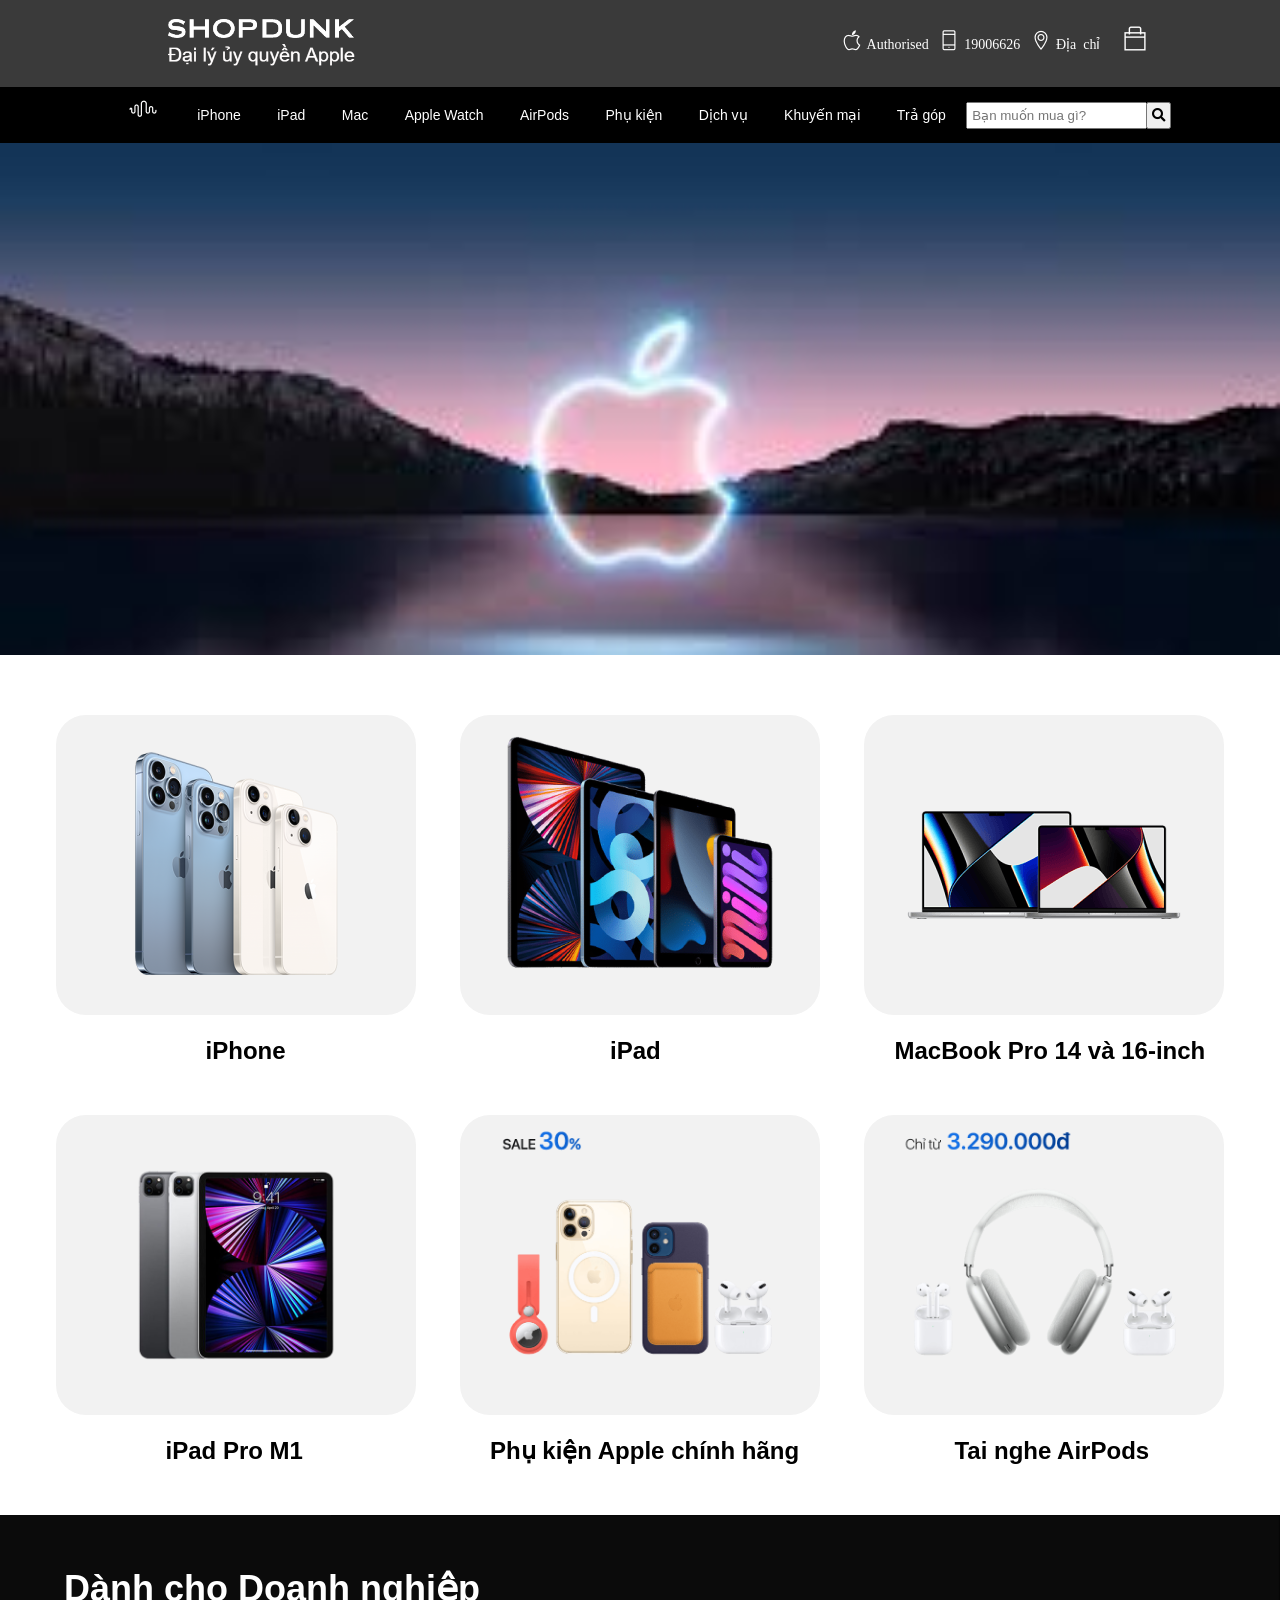
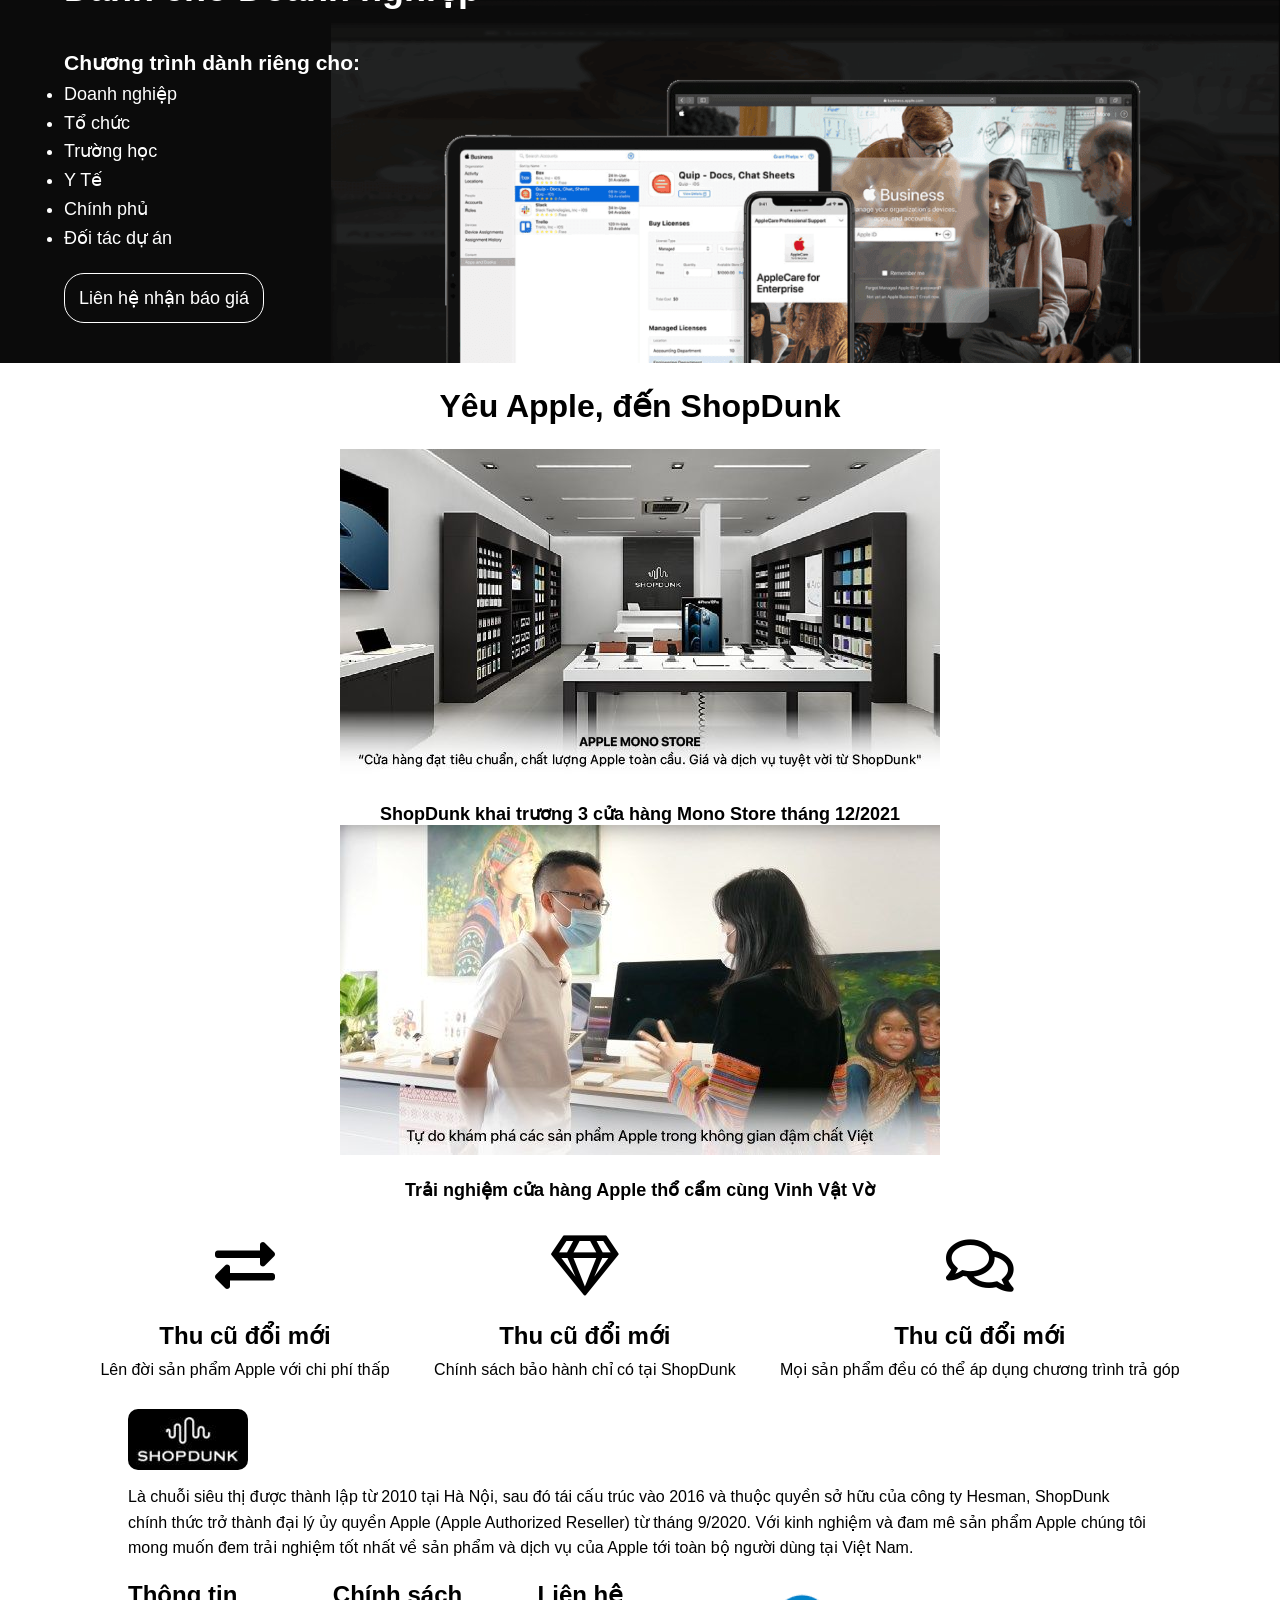
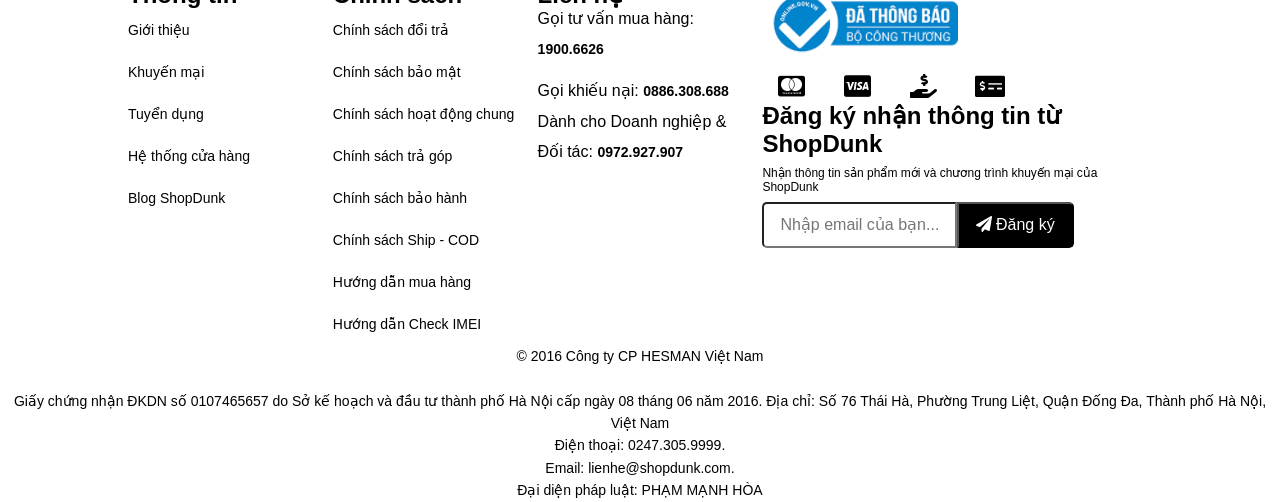
==== index.html @ a4a7032c "push" ====
<!DOCTYPE html>
<html lang="en">
<head>
    <meta charset="UTF-8">
    <meta http-equiv="X-UA-Compatible" content="IE=edge">
    <meta name="viewport" content="width=device-width, initial-scale=1.0">
    <title>Document</title>
    <link rel="stylesheet" href="./style.css">
    <link rel="stylesheet" href="./themify-icons/themify-icons.css">
    <link rel="stylesheet" href="./fontawesome-free-5.15.4-web/css/all.css">
</head>
<body>
    <div id="main">
        <div id="header">
            <div class="logo-left">
                <a href="#"><img class="logo-1" src="./261324070_4347523358690584_3346044899357033616_n.png" alt="Logo_ShopDunk"></a>
            </div>
            <div class="logo-right">
                <i class="ti-apple"><a href="#">Authorised</a></i>
                <i class="ti-mobile"><a href="">19006626</a></i>
                <i class="ti-location-pin"><a href="">Địa chỉ</a></i>
                <a href="#"><i class="ti-bag js" style="font-size: 24px; margin-left: 12px;">
                </i></a>
            </div>
            <div class="clear"></div>   
        <ul class="nav" id="nav-bar">
                <li><a href="#"><img src="./263526478_596871234858714_4622490846793397128_n.png" alt=""></a></li>
                <li><a href="./iPhone.html">iPhone</a>
                    <ul class="nav-iPhone">
                        <li><a href="#">iPhone 13 Pro Max</a></li>
                        <li><a href="#">iPhone 13 Pro</a></li>
                        <li><a href="#">iPhone 13</a></li>
                        <li><a href="#">iPhone 13 mini</a></li>
                        <li><a href="#">iPhone 12 Pro Max</a></li>
                        <li><a href="#">iPhone 12 Pro</a></li>
                        <li><a href="#">iPhone 12</a></li>
                        <li><a href="#">iPhone 12 mini</a></li>
                        <li><a href="#">iPhone 11</a></li>
                        <li><a href="#">iPhone XR</a></li>
                        <li><a href="#">iPhone SE 2020</a></li>
                    </ul>
                </li>
                <li><a href="./iPad.html">iPad</a>
                <ul class="nav-iPhone">
                    <li><a href="#">iPad gen 9(2021)</a></li>
                    <li><a href="#">iPad mini 6(2021)</a></li>
                    <li><a href="#">iPad Pro 11 inch(M1,2021)</a></li>
                    <li><a href="#">iPad Pro 12,9 inch(M1,2021)</a></li>
                    <li><a href="#">iPad Air 4</a></li>
                    <li><a href="#">iPad Pro 2020</a></li>
                </ul>
                </li>
                <li><a href="./MacBook.html">Mac</a>
                <ul class="nav-iPhone">
                    <li><a href="">MacBook Pro 16-inch</a></li>
                    <li><a href="">MacBook Pro 14-inch</a></li>
                    <li><a href="">iMac M1 2021 24inch</a></li>
                    <li><a href="">iMac 2020</a></li>
                    <li><a href="">MacBook Air M1 2020</a></li>
                    <li><a href="">MacBook Pro M1 2020</a></li>
                    <li><a href="">Mac mini M1</a></li>
                </ul>
                </li>
                <li><a href="./AppleWatch.html">Apple Watch</a>
                <ul class="nav-iPhone">
                    <li><a href="">Apple Watch Series 7 Nhôm</a></li>
                    <li><a href="">Apple Watch Series 7 Thép</a></li>
                    <li><a href="">Apple Watch Series 6 Nhôm</a></li>
                    <li><a href="">Apple Watch Series 6 Thép</a></li>
                    <li><a href="">Apple Watch SE</a></li>
                    <li><a href="">Apple Watch Series 5 Nike</a></li>
                    <li><a href="">Apple Watch Series 5</a></li>
                    <li><a href="">Apple Watch Series 3</a></li>
                </ul>
                </li>
                <li><a href="./AirPod.html">AirPods</a>
                <ul class="nav-iPhone">
                    <li><a href="">AirPods(gen 3)</a></li>
                    <li><a href="">AirPods Max</a></li>
                    <li><a href="">AirPods Pro(2021)</a></li>
                    <li><a href="">AirPods Pro</a></li>
                    <li><a href="">AirPods 2</a></li>
                </ul>
                </li>
                <li><a href="./phuKien.html">Phụ kiện</a>
                <ul class="nav-iPhone">
                    <li><a href="">Đồng hồ Garmin</a></li>
                    <li><a href="">Apple TV</a></li>
                    <li><a href="">Apple AirTag</a></li>
                    <li><a href="">Beats</a></li>
                    <li><a href="">Tai nghe- loa</a></li>
                    <li><a href="">Phụ kiện cao cấp</a></li>
                    <li><a href="">Phụ kiện iPhone chính hãng</a></li>
                    <li><a href="">Phụ kiện iPad chính hãng</a></li>
                    <li><a href="">Phụ kiện MacBook chính hãng</a></li>
                    <li><a href="">Phụ kiện Apple Watch chính hãng</a></li>
                </ul>
                </li>
                <li><a href="./DichVu.html">Dịch vụ</a>
                <ul class="nav-iPhone">
                    <li><a href="">AppleCare- Bảo hành chính hãng</a></li>
                    <li><a href="">Apple School Manager</a></li>
                    <li><a href="">Apple Business Manager</a></li>
                    <li><a href="">Bảo hành kim cương</a></li>
                    <li><a href="">Microsoft Office bản quyền</a></li>
                </ul>
                </li>
                <li><a href="">Khuyến mại</a>
                    <ul class="nav-iPhone">
                        <li><a href="">Black Friday</a></li>
                        <li><a href="">Back to School 2021</a></li>
                        <li><a href="">iMac bản đặc biệt</a></li>
                        <li><a href="">Ưu đãi VietinBank</a></li>
                        <li><a href="">Mua hàng từ xa</a></li>
                        <li><a href="">Dọn hàng xả kho</a></li>
                        <li><a href="">Bán hàng không lợi nhuận</a></li>                       
                    </ul>
                </li>
                <li><a href="">Trả góp</a></li>
                <li><input type="text" name="" id="search" placeholder="Bạn muốn mua gì?"><button type="submit" id="search-btn"><i class="fas fa-search"></i></button></li>
            </ul>
    
        </div>
        <div id="content" class="slideShow">
            
        </div>
        <div id="content_1" class="slideShow">

        </div>
        <div id="content_2" class="slideShow">

        </div>
        
        <div id="list-sanPham">
            <div class="sanPham">
                <a href="./iPhone.html"><img src="./iPhone.png" alt="iPhone" class="sanPham-img"></a>
                <a href="./iPhone.html" class="text-sanPham">iPhone</a>
            </div>
            <div class="sanPham">
                <a href="./iPad.html"><img src="./iPad.png" alt="iPad" class="sanPham-img"></a>
                <a href="./iPad.html" class="text-sanPham">iPad</a>
            </div>
            <div class="sanPham">
                <a href="./MacBook.html"><img src="./Mac.png" alt="MacBook" class="sanPham-img"></a>
                <a href="./MacBook.html" class="text-sanPham"  style="left: 30px;">MacBook Pro 14 và 16-inch</a>
            </div>
            <div class="clear"></div>
            <div class="sanPham">
                <a href="./iPad.html"><img src="./iPadPro.png" alt="iPadPro" class="sanPham-km-img"></a>
                <a href="./iPad.html" class="text-sanPham" style="left: 110px;">iPad Pro M1</a>
            </div>
            <div class="sanPham">
                <a href="./phuKien.html"><img src="./phuKien.png" alt="phuKien" class="sanPham-km-img"></a>
                <a href="./style_phuKien.css" class="text-sanPham" style="left: 30px;">Phụ kiện Apple chính hãng</a>
            </div>
            <div class="sanPham">
                <a href="./AirPod.html"><img src="./AirPods.png" alt="AirPods" class="sanPham-km-img"></a>
                <a href="./AirPod.html" class="text-sanPham" style="left: 90px;">Tai nghe AirPods</a>
            </div>
            <div class="clear"></div>
        </div>
        <div id="slider">
            <div class="text-slider">
                <h1>Dành cho Doanh nghiệp</h1><br>
                <h3>Chương trình dành riêng cho:</h3>
                <ul>
                    <li>Doanh nghiệp</li>
                    <li>Tổ chức</li>
                    <li>Trường học</li>
                    <li>Y Tế</li>
                    <li>Chính phủ</li>
                    <li>Đối tác dự án</li>
                </ul>
                <a href="" class="btn-lh">Liên hệ nhận báo giá</a>                
            </div>  
            <!-- <div class="clear"></div>           -->
        </div>
        <div id="news">
            <h1>Yêu Apple, đến ShopDunk</h1>
            <div class="list-news">
                <a href=""><img src="./Ảnh-1.jpeg" alt=""></a>
              <p class="text-news">ShopDunk khai trương 3 cửa hàng Mono Store tháng 12/2021</p>
            </div>
            <div class="list-news">
                <a href=""><img src="./Ảnh-2.jpeg" alt=""></a>
               <p class="text-news">Trải nghiệm cửa hàng Apple thổ cẩm cùng Vinh Vật Vờ </p>
            </div>
        </div>
        <div id="feature">
            <div class="feature-n">                
                <a href=""><i class="fas fa-exchange-alt"></i></a>
                <a href="#" class="text-feature">Thu cũ đổi mới</a>
                <p class="sub-feature">Lên đời sản phẩm Apple với chi phí thấp </p>
            </div>
            <div class="feature-n">                
                <a href=""><i class="far fa-gem"></i></a>
                <a href="#" class="text-feature">Thu cũ đổi mới</a>
                <p class="sub-feature">Chính sách bảo hành chỉ có tại ShopDunk</p>
            </div>
            <div class="feature-n">                
                <a href=""><i class="far fa-comments"></i></a>
                <a href="#" class="text-feature">Thu cũ đổi mới</a>
                <p class="sub-feature">Mọi sản phẩm đều có thể áp dụng chương trình trả góp </p>
            </div>
            <div class="clear"></div>
        </div>
        <div id="introduce">
            <img src="./logo-black-p9zi6fzjztstkzq7o44ox4rx3byzw3ztdhy6dfyb8i.jpeg" alt="logo" class="intro-img">
            <p class="text-intro">Là chuỗi siêu thị được thành lập từ 2010 tại Hà Nội, sau đó tái cấu trúc vào 2016 và thuộc quyền sở hữu của công ty Hesman, ShopDunk chính thức trở thành đại lý ủy quyền Apple (Apple Authorized Reseller) từ tháng 9/2020. Với kinh nghiệm và đam mê sản phẩm Apple chúng tôi mong muốn đem trải nghiệm tốt nhất về sản phẩm và dịch vụ của Apple tới toàn bộ người dùng tại Việt Nam.</p>
        </div>
        <div id="service">
            <div class="text-service">
                <p>Thông tin</p>
                <ul>
                    <li><a href="">Giới thiệu</a></li>
                    <li><a href="">Khuyến mại</a></li>
                    <li><a href="">Tuyển dụng</a></li>
                    <li><a href="">Hệ thống cửa hàng</a></li>
                    <li><a href="">Blog ShopDunk</a></li>
                </ul>
            </div>
            <div class="text-service">
                <p>Chính sách</p>
                <ul>
                    <li><a href="">Chính sách đổi trả</a></li>
                    <li><a href="">Chính sách bảo mật</a></li>
                    <li><a href="">Chính sách hoạt động chung</a></li>
                    <li><a href="">Chính sách trả góp</a></li>
                    <li><a href="">Chính sách bảo hành</a></li>
                    <li><a href="">Chính sách Ship - COD</a></li>
                    <li><a href="">Hướng dẫn mua hàng</a></li>
                    <li><a href="">Hướng dẫn Check IMEI</a></li>
                </ul>
            </div>
            <div class="text-service">
                <p>Liên hệ</p>
                <ul>
                    <li>Gọi tư vấn mua hàng: <a href="" style="font-weight: bold;">1900.6626</a></li>
                    <li>Gọi khiếu nại: <a href="" style="font-weight: bold;">0886.308.688</a></li>
                    <li>Dành cho Doanh nghiệp & Đối tác: <a href="" style="font-weight: bold;">0972.927.907</a></li>
                    
                </ul>
            </div>
            <div class="register-service">
                <a href=""><img src="./bocongthuong@2x-paqabmyksq4df3tgvdpemfeznx0o7oq3w3pneorlci.png" alt="Bo Cong Thuong"></a>
                <div class="register-icons">
                    <i class="fab fa-cc-mastercard"></i>
                    <i class="fab fa-cc-visa"></i>
                    <i class="fas fa-hand-holding-usd"></i>
                    <i class="fas fa-money-check-alt"></i>
                </div>
                <h2>Đăng ký nhận thông tin từ ShopDunk</h2>
                <p style="font-size: 12px; margin: 8px 0px;">Nhận thông tin sản phẩm mới và chương trình khuyến mại của ShopDunk</p>
                <input type="email" name="" id="" class="register-email" placeholder="Nhập email của bạn...">
                <button type="submit" class="register-btn"><i class="fas fa-paper-plane"></i> Đăng ký</button>
            </div>
            <div class="clear"></div>
        </div>
        <div id="footer">
            <p>© 2016 Công ty CP HESMAN Việt Nam<br><br>Giấy chứng nhận ĐKDN số 0107465657 do Sở kế hoạch và đầu tư thành phố Hà Nội cấp ngày 08 tháng 06 năm 2016. Địa chỉ: Số 76 Thái Hà, Phường Trung Liệt, Quận Đống Đa, Thành phố Hà Nội, Việt Nam
            <br>Điện thoại: 0247.305.9999. <br>Email: lienhe@shopdunk.com. <br>Đại diện pháp luật: PHẠM MẠNH HÒA</p>
        </div>
    </div>
    <script>
        window.onscroll = function() {myFunction()};
        var navH = document.getElementById("nav-bar");
        var fixed = navH.offsetTop;
        function myFunction(){
            if(window.pageYOffset>fixed){
                navH.classList.add("fixed");
            }else{
                navH.classList.remove("fixed");
            }
        }
    </script>
    <script>
      var index = 0;
      changeImg();
      function changeImg(){
          var x = document.getElementsByClassName("slideShow");
          for(var i=0;i<x.length;i++){
              x[i].style.display = "none";
          }
          index++;
          if(index>x.length){
              index=1
          }x[index-1].style.display="block";
          setTimeout(changeImg,3000);
      }
    JSON.stringify();
        
        
    </script>
</body>
</html>
---- style.css ----
*{
    margin: 0;
    padding: 0;
    box-sizing: border-box;
}
html{
    font-family: Arial, Helvetica, sans-serif;
}
.clear{
    clear: both;
}
#header{
min-height: 85px;
width: 100%;
background: #3a3a3a;
z-index: 1;
}
#header .logo-left{   
      float: left;
}
#header .logo-1{
    width: 187px;
    height: 47px; 
    margin-top: 10% ;
    margin-left: 90%;
}
#header .logo-right{
    float:right;
    line-height: 85px;
    color: #fff;
    font-size: 20px;
}
.logo-right{
    margin-right: 10%;
}
.logo-right a{
    text-decoration: none;
    color: #fff;
    font-weight: 500;
    font-size: 14px;
}
.logo-right i[class*="ti-"]::before{    
    padding: 5px;
    
}
.logo-3{
    width: 94px;
    height: 32px;    
}
.fixed{
    position: fixed;
    top: 0;
    left: 0;
    right: 0;
    width: 100%;
    z-index: 1;
}
#nav-bar{
    text-align: center;
    background-color: #000;
    height: 56px;
    width: 100%;    
}
#nav-bar>li{
    display: inline-block;
}
#nav-bar li{
    list-style: none;
    position: relative;
}
#nav-bar li a{
    color: #fff;
    text-decoration: none;
    line-height: 56px;
    padding: 0 16px;
   display: block;
   font-size: 14px;
}
#nav-bar>li:hover>a{
    color: rgba(255,255,255,0.8);
}

#nav-bar .nav-iPhone li:hover a{
    background-color: rgba(255,255,255,0.4);
    
}
#nav-bar li:hover .nav-iPhone{
    display: block;
}
#nav-bar .nav-iPhone{
    /* width: 100%; */
    display: none;
    position: absolute;
    background-color: #000;
    left: 0;
    top: 100%;
    min-width: 250px;
}

#nav-bar .nav-iPhone a{
    color: fff;
    padding: 0 16px;
    font-size: 14px;
}

#nav-bar #search{
    padding: 4px;
}
#nav-bar #search-btn{
    padding: 4px;
    margin-left: -1px;
}

#content{
    /* margin-top: 142px; */    
    padding-top: 40%;
background: url(./download.jpg) top center/cover no-repeat;
}
#content_1{
    padding-top: 40%;
    background: url(./apple-fall-event-2021.jpeg) top center/cover no-repeat;
}
#content_2{
    padding-top: 40%;
    background: url(./phone.jpg) top center/cover no-repeat;
}
#list-sanPham{
    margin-top: 60px;
    width: 100%;
    text-align: center;
}
#list-sanPham .sanPham{
    display: inline-block;
    width: 360px;
    height: 300px;
    padding: 0px 30px; 
    border-radius: 30px;
    background-color: #f2f2f2;
    position: relative;
    /* display: block; */
    margin:0px 20px 100px 20px;
}
#list-sanPham .text-sanPham{
    position: absolute;
    left: 150px;    
    bottom: -50px; 
    text-decoration: none; 
    font-weight: bolder;  
    font-size: 24px;
    color: #000;
}
#list-sanPham .sanPham-km-img{
    width: 300px;
    height: 300px;
}
#slider{
    padding-top: 35%;
    background: url(./Desktop-Ưu-dãi-nhân-viên-2048x939.png) top center/cover no-repeat;
    position: relative;
}
#slider .text-slider{
    position: absolute;
    color: #fff;
    top: 10%;
    left: 5%;
    line-height: 1.6;
    font-size: 18px;
}
.text-slider>.btn-lh{
    text-decoration: none;
    color: #fff;
    border: 1px solid #fff;
    border-radius: 20px;
    padding: 10px;
    margin-top: 20px;
    display: block;
    text-align: center;
    width: 200px;
    font-size: 18px;
}
#news{
   width: 100%;
    text-align: center;
}
#news .list-news{
    display: inline-block;
    padding:0px 20px;
}
#news>h1{
    padding: 24px;
}
#news .text-news{
font-size: 18px;
font-weight: bold;
margin-top: 20px;
}
#feature{
    margin-top: 32px;
    text-align: center;
    width: 100%;
    
}
#feature .feature-n{
    display: inline-block;
    font-size: 60px;
    padding: 0px 20px;    
    position: relative;    
}
#feature .feature-n>a>i{
    color: #000;
}
#feature .text-feature{
    /* position: absolute;
    bottom:-50px;    
    left: 95px; */
    font-size: 24px;
    text-decoration: none;
    font-weight: bold;
    color: #000;  
    display: block;
    margin-top: 20px;  
}

#feature .sub-feature{
    /* position: absolute;
    bottom:-70px;    
    left: 95px; */
    font-size: 16px;    
    color: #000;  
    margin-top: 10px;      
}
#introduce{
    margin-top: 30px;
    
    
}
#introduce .intro-img{
    border-radius: 10px;
    margin-left: 10%;

}
#introduce .text-intro{
    line-height: 1.6;
    margin-left: 10%;
    margin-right: 10%;
    margin-top: 10px;
}
#service{
/* text-align: center; */
margin-top: 20px;
margin-left: 10%;
margin-right: 10%;
}
#service .text-service{
    float: left;
    width: calc(100%/5);  
    margin-top: 0%;   
}
#service .text-service li{
    list-style-type:none;
}
#service .text-service a{
    text-decoration: none;
    line-height: 3;
    font-weight: 500;
    color: #000;
    font-size: 14px;
   
}
#service .text-service>p{
    font-size: 24px;
    font-weight: 600;
}
#service .register-service{
    float: left;
    width: calc(2*(100%/5));
    padding-left: 20px;
}
.register-service .register-email{
    padding: 12px 16px;
    border-radius:5px 0 0 5px;
    width: 50%;
    font-size: 16px;
    
}
.register-service  .register-btn{
    width: 30%;
    font-size: 16px;
    color: #fff;
    background-color: #000;
    padding: 12px 16px;
    border-radius:0 5px 5px 0;
    margin-left: -5px;       
}
.register-service .register-icons{
    font-size: 24px;
    display: block;    
}
.register-service .register-icons>i{
    padding: 4px 16px;   
}


#footer{
text-align: center;
line-height: 1.6;
font-size: 14px;
}
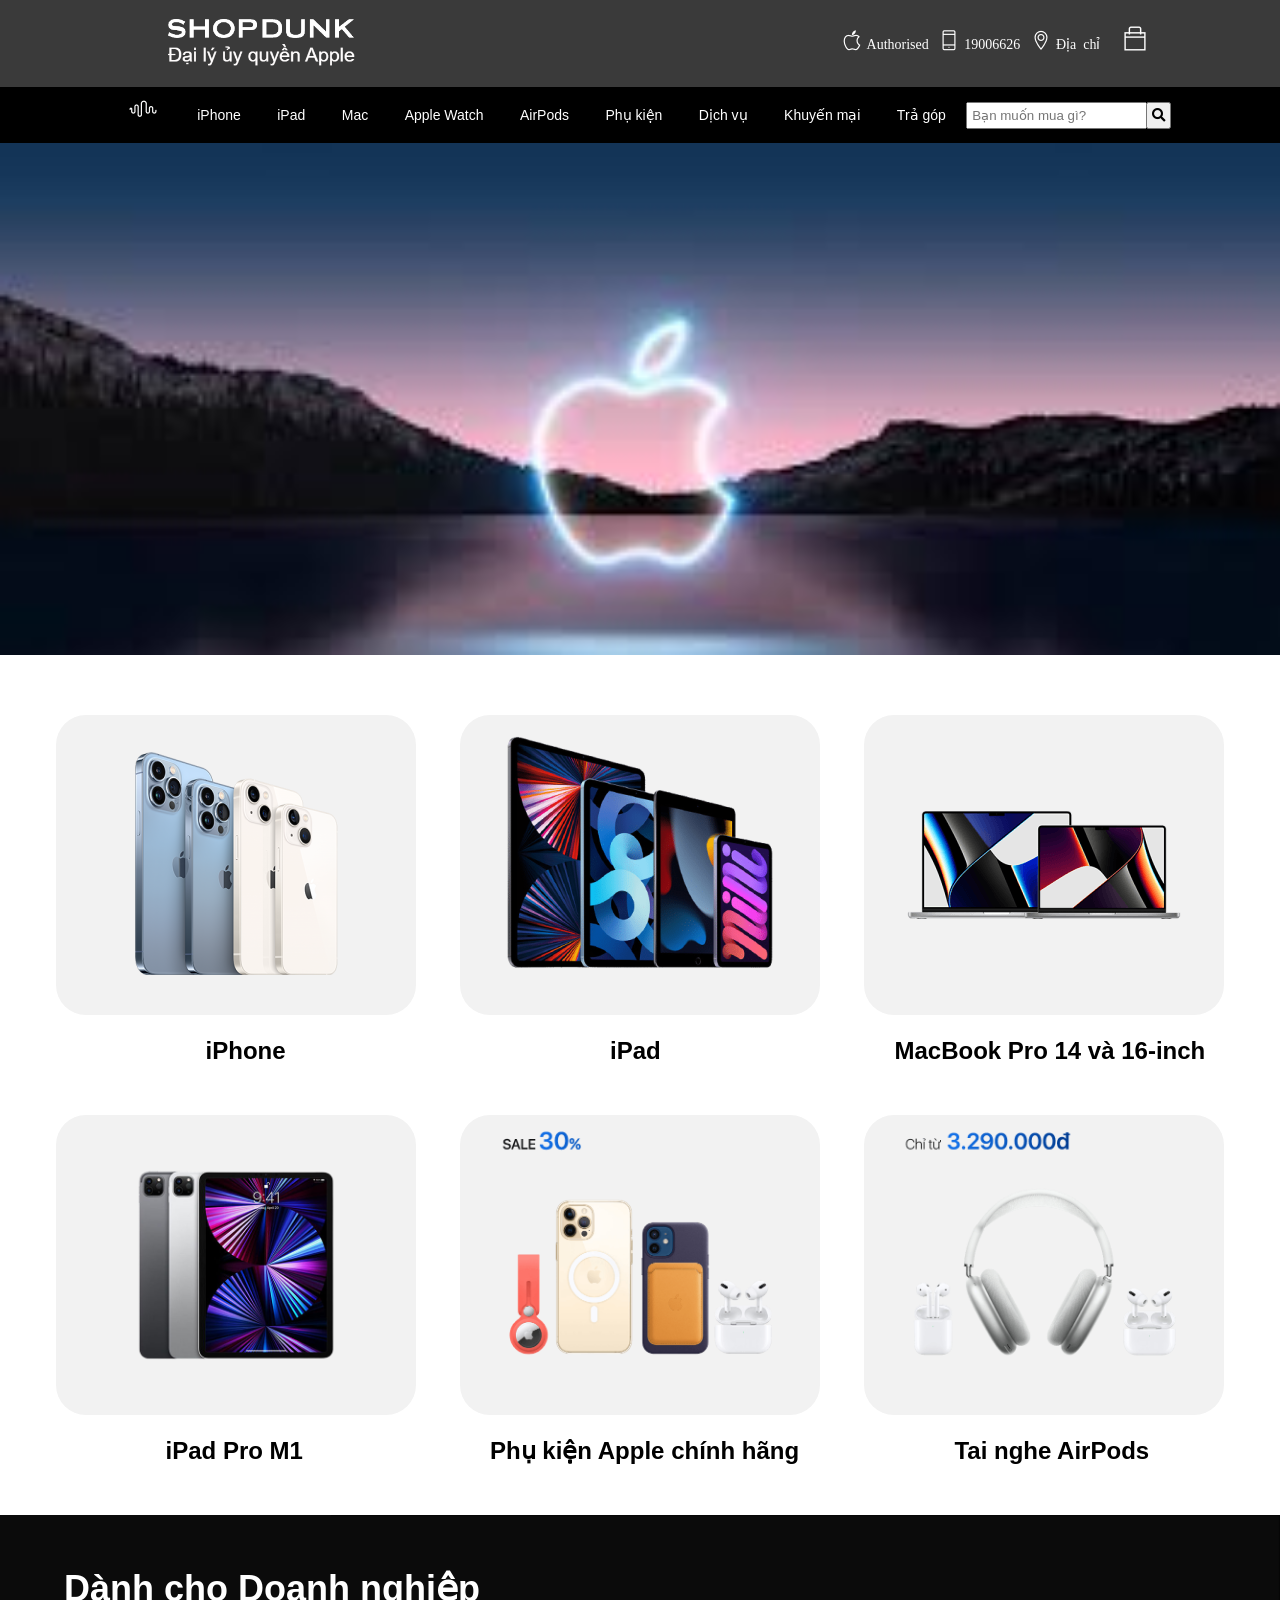
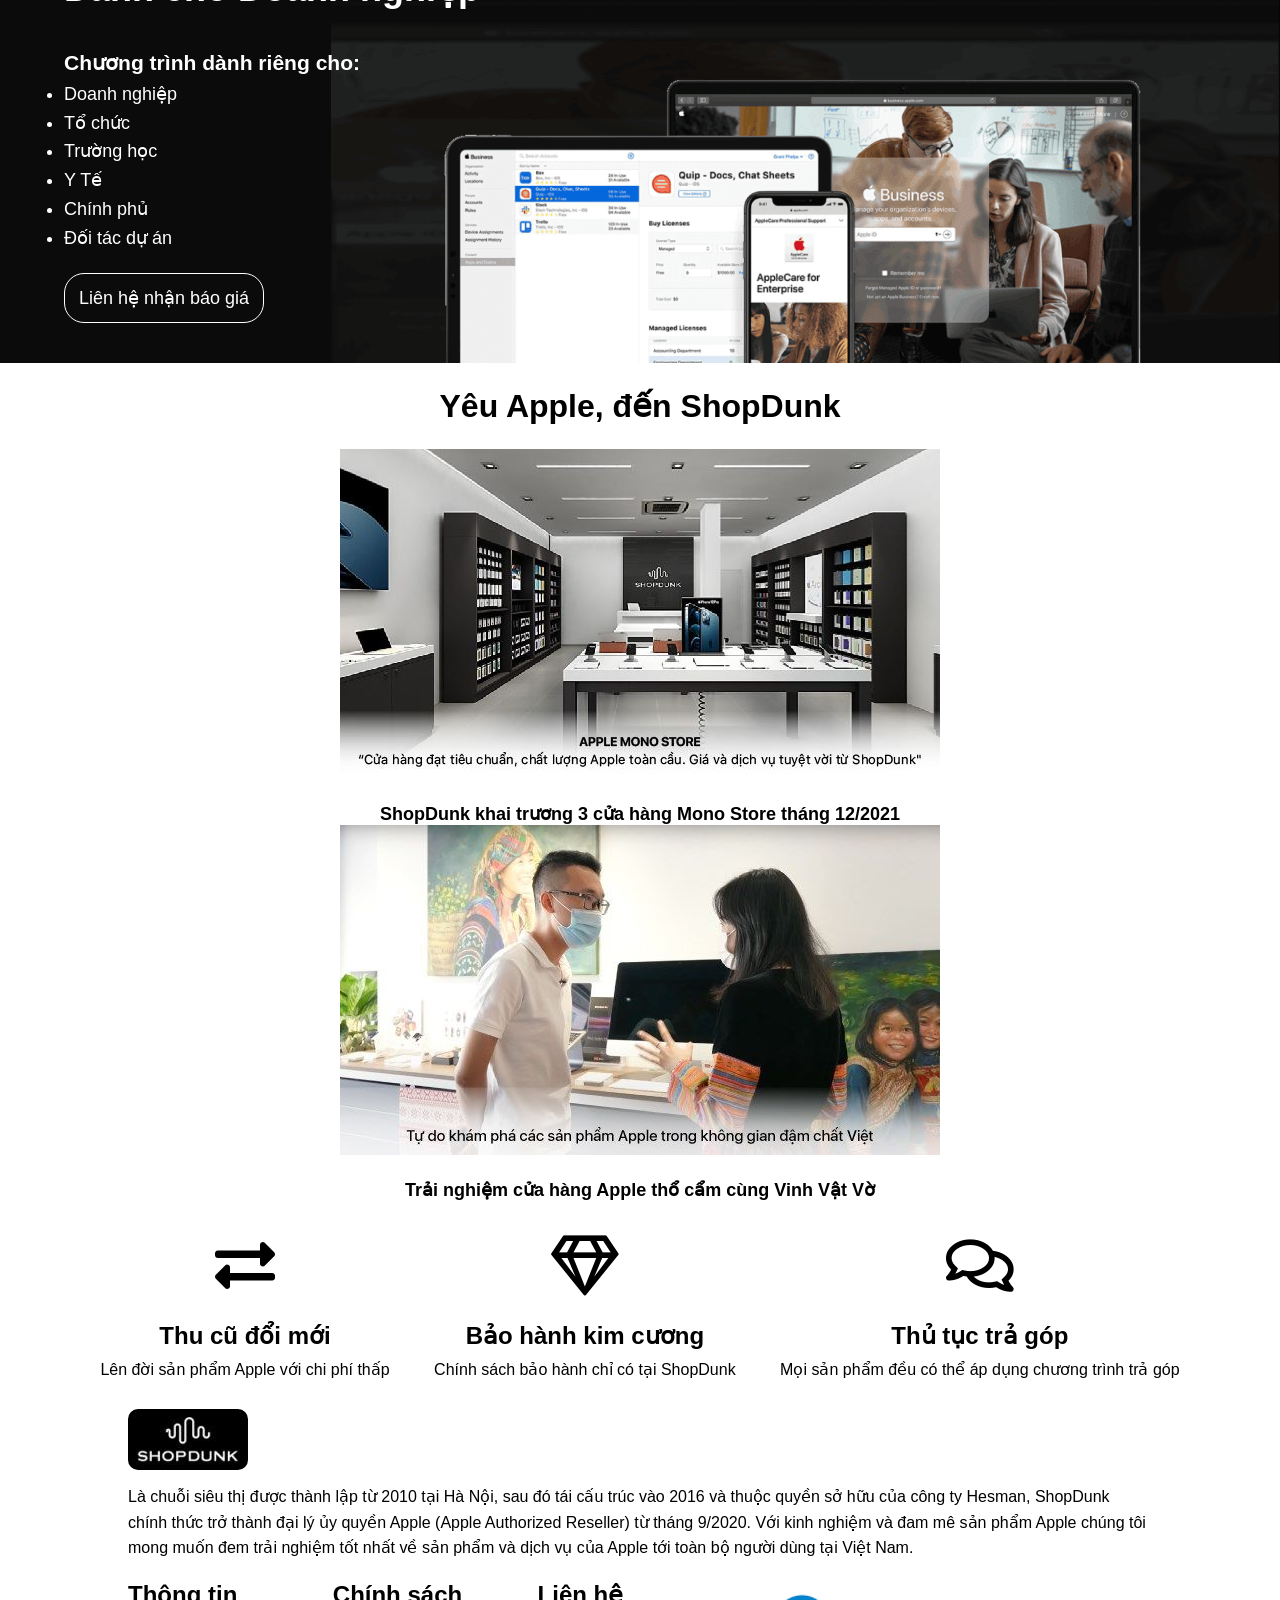
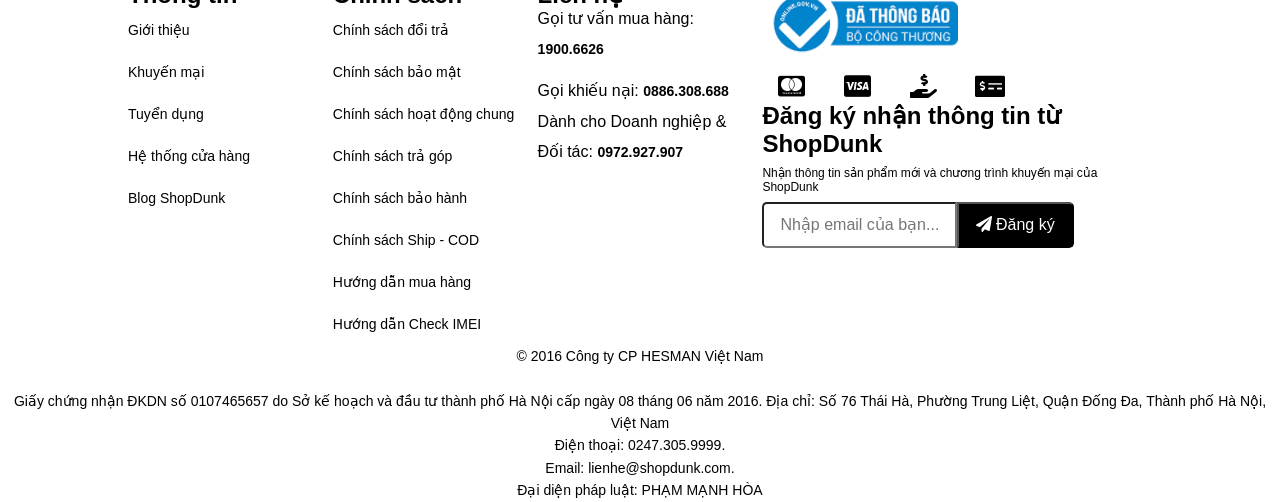
==== commit 15521eea: "push" ====
--- a/index.html
+++ b/index.html
@@ -13,7 +13,7 @@
     <div id="main">
         <div id="header">
             <div class="logo-left">
-                <a href="#"><img class="logo-1" src="./261324070_4347523358690584_3346044899357033616_n.png" alt="Logo_ShopDunk"></a>
+                <a href="#"><img class="logo-1" src="./images/261324070_4347523358690584_3346044899357033616_n.png" alt="Logo_ShopDunk"></a>
             </div>
             <div class="logo-right">
                 <i class="ti-apple"><a href="#">Authorised</a></i>
@@ -24,7 +24,7 @@
             </div>
             <div class="clear"></div>   
         <ul class="nav" id="nav-bar">
-                <li><a href="#"><img src="./263526478_596871234858714_4622490846793397128_n.png" alt=""></a></li>
+                <li><a href="#"><img src="./images/263526478_596871234858714_4622490846793397128_n.png" alt=""></a></li>
                 <li><a href="./iPhone.html">iPhone</a>
                     <ul class="nav-iPhone">
                         <li><a href="#">iPhone 13 Pro Max</a></li>
@@ -105,7 +105,7 @@
                     <li><a href="">Microsoft Office bản quyền</a></li>
                 </ul>
                 </li>
-                <li><a href="">Khuyến mại</a>
+                <li><a href="./khuyenMai.html">Khuyến mại</a>
                     <ul class="nav-iPhone">
                         <li><a href="">Black Friday</a></li>
                         <li><a href="">Back to School 2021</a></li>
@@ -116,7 +116,7 @@
                         <li><a href="">Bán hàng không lợi nhuận</a></li>                       
                     </ul>
                 </li>
-                <li><a href="">Trả góp</a></li>
+                <li><a href="./traGop.html">Trả góp</a></li>
                 <li><input type="text" name="" id="search" placeholder="Bạn muốn mua gì?"><button type="submit" id="search-btn"><i class="fas fa-search"></i></button></li>
             </ul>
     
@@ -133,28 +133,28 @@
         
         <div id="list-sanPham">
             <div class="sanPham">
-                <a href="./iPhone.html"><img src="./iPhone.png" alt="iPhone" class="sanPham-img"></a>
+                <a href="./iPhone.html"><img src="./images/iPhone.png" alt="iPhone" class="sanPham-img"></a>
                 <a href="./iPhone.html" class="text-sanPham">iPhone</a>
             </div>
             <div class="sanPham">
-                <a href="./iPad.html"><img src="./iPad.png" alt="iPad" class="sanPham-img"></a>
+                <a href="./iPad.html"><img src="./images/iPad.png" alt="iPad" class="sanPham-img"></a>
                 <a href="./iPad.html" class="text-sanPham">iPad</a>
             </div>
             <div class="sanPham">
-                <a href="./MacBook.html"><img src="./Mac.png" alt="MacBook" class="sanPham-img"></a>
+                <a href="./MacBook.html"><img src="./images/Mac.png" alt="MacBook" class="sanPham-img"></a>
                 <a href="./MacBook.html" class="text-sanPham"  style="left: 30px;">MacBook Pro 14 và 16-inch</a>
             </div>
             <div class="clear"></div>
             <div class="sanPham">
-                <a href="./iPad.html"><img src="./iPadPro.png" alt="iPadPro" class="sanPham-km-img"></a>
+                <a href="./iPad.html"><img src="./images/iPadPro.png" alt="iPadPro" class="sanPham-km-img"></a>
                 <a href="./iPad.html" class="text-sanPham" style="left: 110px;">iPad Pro M1</a>
             </div>
             <div class="sanPham">
-                <a href="./phuKien.html"><img src="./phuKien.png" alt="phuKien" class="sanPham-km-img"></a>
+                <a href="./phuKien.html"><img src="./images/phuKien.png" alt="phuKien" class="sanPham-km-img"></a>
                 <a href="./style_phuKien.css" class="text-sanPham" style="left: 30px;">Phụ kiện Apple chính hãng</a>
             </div>
             <div class="sanPham">
-                <a href="./AirPod.html"><img src="./AirPods.png" alt="AirPods" class="sanPham-km-img"></a>
+                <a href="./AirPod.html"><img src="./images/AirPods.png" alt="AirPods" class="sanPham-km-img"></a>
                 <a href="./AirPod.html" class="text-sanPham" style="left: 90px;">Tai nghe AirPods</a>
             </div>
             <div class="clear"></div>
@@ -178,11 +178,11 @@
         <div id="news">
             <h1>Yêu Apple, đến ShopDunk</h1>
             <div class="list-news">
-                <a href=""><img src="./Ảnh-1.jpeg" alt=""></a>
+                <a href=""><img src="./images/Ảnh-1.jpeg" alt=""></a>
               <p class="text-news">ShopDunk khai trương 3 cửa hàng Mono Store tháng 12/2021</p>
             </div>
             <div class="list-news">
-                <a href=""><img src="./Ảnh-2.jpeg" alt=""></a>
+                <a href=""><img src="./images/Ảnh-2.jpeg" alt=""></a>
                <p class="text-news">Trải nghiệm cửa hàng Apple thổ cẩm cùng Vinh Vật Vờ </p>
             </div>
         </div>
@@ -194,18 +194,18 @@
             </div>
             <div class="feature-n">                
                 <a href=""><i class="far fa-gem"></i></a>
-                <a href="#" class="text-feature">Thu cũ đổi mới</a>
+                <a href="#" class="text-feature">Bảo hành kim cương</a>
                 <p class="sub-feature">Chính sách bảo hành chỉ có tại ShopDunk</p>
             </div>
             <div class="feature-n">                
-                <a href=""><i class="far fa-comments"></i></a>
-                <a href="#" class="text-feature">Thu cũ đổi mới</a>
+                <a href="./traGop.html"><i class="far fa-comments"></i></a>
+                <a href="./traGop.html" class="text-feature">Thủ tục trả góp</a>
                 <p class="sub-feature">Mọi sản phẩm đều có thể áp dụng chương trình trả góp </p>
             </div>
             <div class="clear"></div>
         </div>
         <div id="introduce">
-            <img src="./logo-black-p9zi6fzjztstkzq7o44ox4rx3byzw3ztdhy6dfyb8i.jpeg" alt="logo" class="intro-img">
+            <img src="./images/logo-black-p9zi6fzjztstkzq7o44ox4rx3byzw3ztdhy6dfyb8i.jpeg" alt="logo" class="intro-img">
             <p class="text-intro">Là chuỗi siêu thị được thành lập từ 2010 tại Hà Nội, sau đó tái cấu trúc vào 2016 và thuộc quyền sở hữu của công ty Hesman, ShopDunk chính thức trở thành đại lý ủy quyền Apple (Apple Authorized Reseller) từ tháng 9/2020. Với kinh nghiệm và đam mê sản phẩm Apple chúng tôi mong muốn đem trải nghiệm tốt nhất về sản phẩm và dịch vụ của Apple tới toàn bộ người dùng tại Việt Nam.</p>
         </div>
         <div id="service">
@@ -242,7 +242,7 @@
                 </ul>
             </div>
             <div class="register-service">
-                <a href=""><img src="./bocongthuong@2x-paqabmyksq4df3tgvdpemfeznx0o7oq3w3pneorlci.png" alt="Bo Cong Thuong"></a>
+                <a href=""><img src="./images/bocongthuong@2x-paqabmyksq4df3tgvdpemfeznx0o7oq3w3pneorlci.png" alt="Bo Cong Thuong"></a>
                 <div class="register-icons">
                     <i class="fab fa-cc-mastercard"></i>
                     <i class="fab fa-cc-visa"></i>
@@ -286,10 +286,7 @@
               index=1
           }x[index-1].style.display="block";
           setTimeout(changeImg,3000);
-      }
-    JSON.stringify();
-        
-        
+      }   
     </script>
 </body>
 </html>
--- a/style.css
+++ b/style.css
@@ -114,15 +114,15 @@
 #content{
     /* margin-top: 142px; */    
     padding-top: 40%;
-background: url(./download.jpg) top center/cover no-repeat;
+background: url(./images/download.jpg) top center/cover no-repeat;
 }
 #content_1{
     padding-top: 40%;
-    background: url(./apple-fall-event-2021.jpeg) top center/cover no-repeat;
+    background: url(./images/apple-fall-event-2021.jpeg) top center/cover no-repeat;
 }
 #content_2{
     padding-top: 40%;
-    background: url(./phone.jpg) top center/cover no-repeat;
+    background: url(./images/phone.jpg) top center/cover no-repeat;
 }
 #list-sanPham{
     margin-top: 60px;
@@ -155,7 +155,7 @@
 }
 #slider{
     padding-top: 35%;
-    background: url(./Desktop-Ưu-dãi-nhân-viên-2048x939.png) top center/cover no-repeat;
+    background: url(./images/Desktop-Ưu-dãi-nhân-viên-2048x939.png) top center/cover no-repeat;
     position: relative;
 }
 #slider .text-slider{
@@ -300,7 +300,6 @@
     padding: 4px 16px;   
 }
 
-
 #footer{
 text-align: center;
 line-height: 1.6;
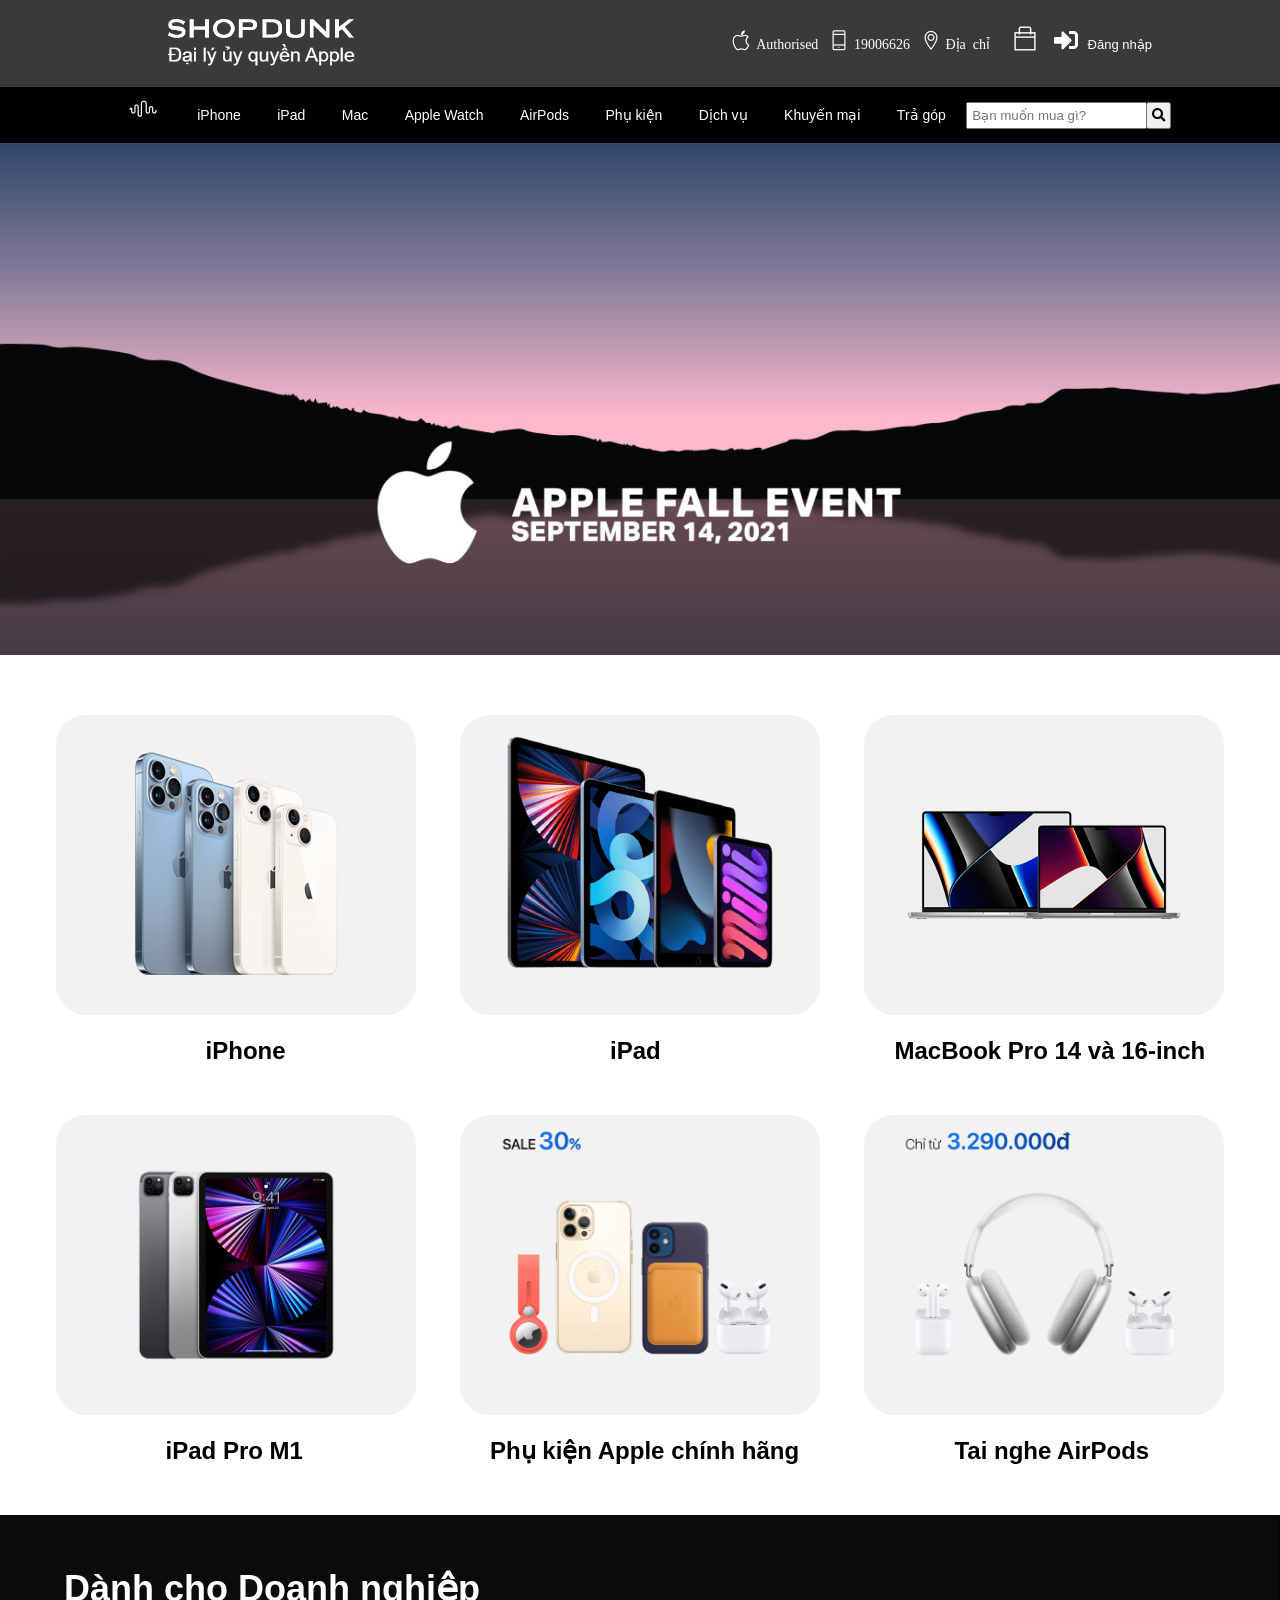
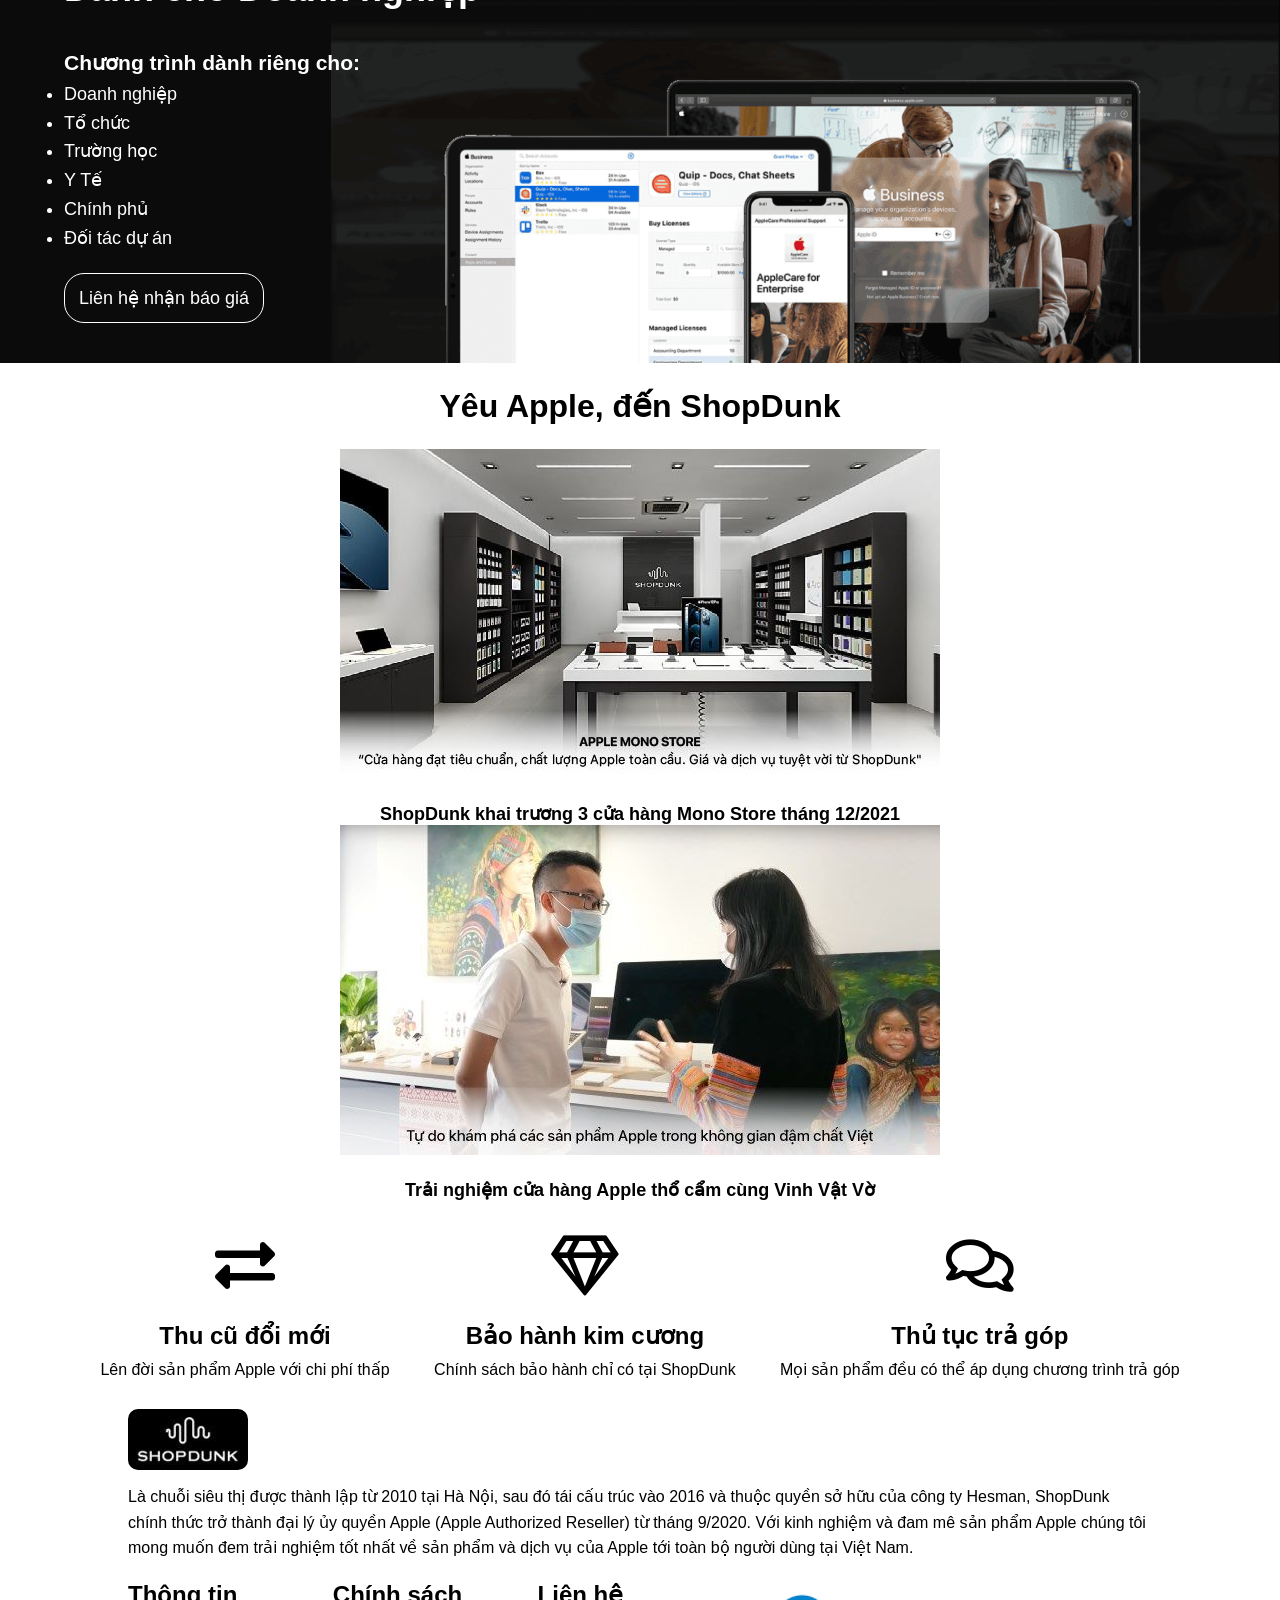
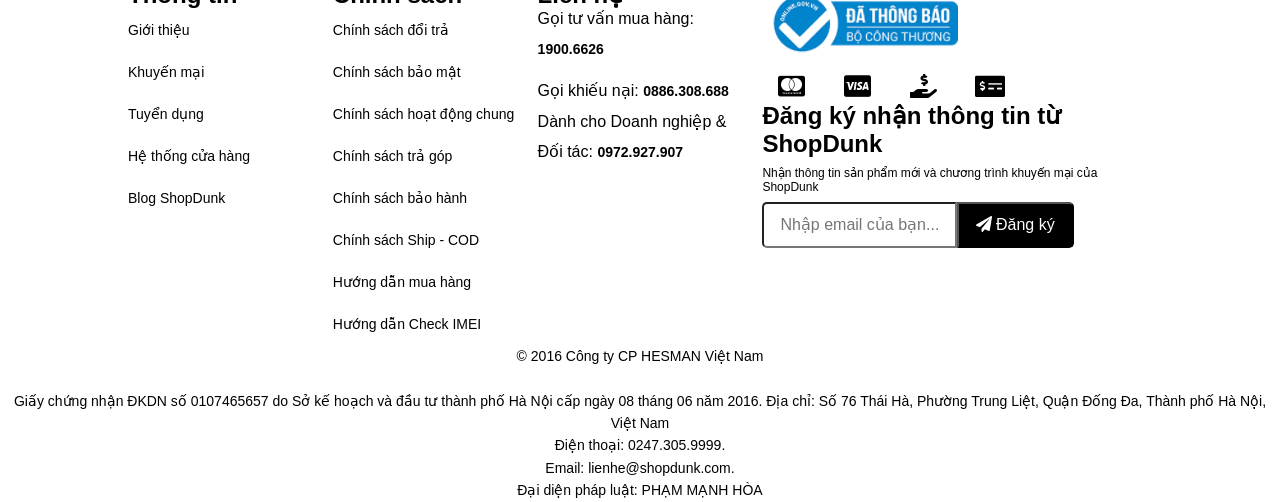
==== commit b8e95a6e: "push" ====
--- a/index.html
+++ b/index.html
@@ -5,7 +5,7 @@
     <meta http-equiv="X-UA-Compatible" content="IE=edge">
     <meta name="viewport" content="width=device-width, initial-scale=1.0">
     <title>Document</title>
-    <link rel="stylesheet" href="./style.css">
+    <link rel="stylesheet" href="./CSS/style.css">
     <link rel="stylesheet" href="./themify-icons/themify-icons.css">
     <link rel="stylesheet" href="./fontawesome-free-5.15.4-web/css/all.css">
 </head>
@@ -19,8 +19,9 @@
                 <i class="ti-apple"><a href="#">Authorised</a></i>
                 <i class="ti-mobile"><a href="">19006626</a></i>
                 <i class="ti-location-pin"><a href="">Địa chỉ</a></i>
-                <a href="#"><i class="ti-bag js" style="font-size: 24px; margin-left: 12px;">
+                <a class="bag"><i class="ti-bag js" style="font-size: 24px; margin-left: 12px;">
                 </i></a>
+                <a href="./formDangNhap.html" style="font-size: 13px;"><i class="fas fa-sign-in-alt" style="font-size: 24px; margin-right: 10px;"></i>Đăng nhập</a>
             </div>
             <div class="clear"></div>   
         <ul class="nav" id="nav-bar">
@@ -130,6 +131,12 @@
         <div id="content_2" class="slideShow">
 
         </div>
+        <div id="content_3" class="slideShow">
+
+        </div>
+        <div id="content_4" class="slideShow">
+
+        </div>
         
         <div id="list-sanPham">
             <div class="sanPham">
@@ -259,6 +266,14 @@
         <div id="footer">
             <p>© 2016 Công ty CP HESMAN Việt Nam<br><br>Giấy chứng nhận ĐKDN số 0107465657 do Sở kế hoạch và đầu tư thành phố Hà Nội cấp ngày 08 tháng 06 năm 2016. Địa chỉ: Số 76 Thái Hà, Phường Trung Liệt, Quận Đống Đa, Thành phố Hà Nội, Việt Nam
             <br>Điện thoại: 0247.305.9999. <br>Email: lienhe@shopdunk.com. <br>Đại diện pháp luật: PHẠM MẠNH HÒA</p>
+        </div>
+    </div>
+    <div class="modal">
+        <div class="sub-modal">
+            <div class="content-modal">
+                <a href=""><i class="ti-close"></i></a>
+            </div>
+            
         </div>
     </div>
     <script>
@@ -282,11 +297,29 @@
               x[i].style.display = "none";
           }
           index++;
-          if(index>x.length){
-              index=1
+          if(index > x.length){
+              index = 1
           }x[index-1].style.display="block";
-          setTimeout(changeImg,3000);
+          setTimeout(changeImg,1000);
       }   
+    </script>
+    <script>
+        const buybtn = document.querySelector('.bag')
+        const modal = document.querySelector('.modal')
+        const modalClose = document.querySelector('.ti-close')
+        const modalSub = document.querySelector('.sub-modal')
+        function showBuy(){
+                modal.classList.add('open')
+        }
+        function hideBuy(){
+                modal.classList.remove('open')
+        }
+        buybtn.addEventListener('click',showBuy)
+        modalClose.addEventListener('click',hideBuy)
+        modal.addEventListener('click',hideBuy)
+        modalSub.addEventListener('click', function (event) {
+            event.stopPropagation()
+        })
     </script>
 </body>
 </html>
--- a/CSS/style.css
+++ b/CSS/style.css
@@ -0,0 +1,352 @@
+*{
+    margin: 0;
+    padding: 0;
+    box-sizing: border-box;
+}
+html{
+    font-family: Arial, Helvetica, sans-serif;
+}
+.clear{
+    clear: both;
+}
+#header{
+min-height: 85px;
+width: 100%;
+background: #3a3a3a;
+z-index: 1;
+}
+#header .logo-left{   
+      float: left;
+}
+#header .logo-1{
+    width: 187px;
+    height: 47px; 
+    margin-top: 10% ;
+    margin-left: 90%;
+}
+#header .logo-right{
+    float:right;
+    line-height: 85px;
+    color: #fff;
+    font-size: 20px;
+}
+.logo-right{
+    margin-right: 10%;
+}
+.logo-right a{
+    text-decoration: none;
+    color: #fff;
+    font-weight: 500;
+    font-size: 14px;
+}
+.logo-right i[class*="ti-"]::before{    
+    padding: 5px;
+    
+}
+.logo-3{
+    width: 94px;
+    height: 32px;    
+}
+.fixed{
+    position: fixed;
+    top: 0;
+    left: 0;
+    right: 0;
+    width: 100%;
+    z-index: 1;
+}
+#nav-bar{
+    text-align: center;
+    background-color: #000;
+    height: 56px;
+    width: 100%;    
+}
+#nav-bar>li{
+    display: inline-block;
+}
+#nav-bar li{
+    list-style: none;
+    position: relative;
+}
+#nav-bar li a{
+    color: #fff;
+    text-decoration: none;
+    line-height: 56px;
+    padding: 0 16px;
+   display: block;
+   font-size: 14px;
+}
+#nav-bar>li:hover>a{
+    color: rgba(255,255,255,0.8);
+}
+
+#nav-bar .nav-iPhone li:hover a{
+    background-color: rgba(255,255,255,0.4);
+    
+}
+#nav-bar li:hover .nav-iPhone{
+    display: block;
+}
+#nav-bar .nav-iPhone{
+    /* width: 100%; */
+    display: none;
+    position: absolute;
+    background-color: #000;
+    left: 0;
+    top: 100%;
+    min-width: 250px;
+}
+
+#nav-bar .nav-iPhone a{
+    color: fff;
+    padding: 0 16px;
+    font-size: 14px;
+}
+
+#nav-bar #search{
+    padding: 4px;
+}
+#nav-bar #search-btn{
+    padding: 4px;
+    margin-left: -1px;
+}
+
+#content{
+    /* margin-top: 142px; */    
+    padding-top: 40%;
+background: url(./images/download.jpg) top center/cover no-repeat;
+}
+#content_1{
+    padding-top: 40%;
+    background: url(./images/apple-fall-event-2021.jpeg) top center/cover no-repeat;
+}
+#content_2{
+    padding-top: 40%;
+    background: url(./images/collage.jpg) top center/cover no-repeat;
+}
+#content_3{
+    padding-top: 40%;
+    background: url(./images/images.jpg) top center/cover no-repeat;
+}
+#content_4{
+    padding-top: 40%;
+    background: url(./images/san-pham-cua-apple-2021-hinh1_800x450.jpg) top center/cover no-repeat;
+}
+#list-sanPham{
+    margin-top: 60px;
+    width: 100%;
+    text-align: center;
+}
+#list-sanPham .sanPham{
+    display: inline-block;
+    width: 360px;
+    height: 300px;
+    padding: 0px 30px; 
+    border-radius: 30px;
+    background-color: #f2f2f2;
+    position: relative;
+    /* display: block; */
+    margin:0px 20px 100px 20px;
+}
+#list-sanPham .text-sanPham{
+    position: absolute;
+    left: 150px;    
+    bottom: -50px; 
+    text-decoration: none; 
+    font-weight: bolder;  
+    font-size: 24px;
+    color: #000;
+}
+#list-sanPham .sanPham-km-img{
+    width: 300px;
+    height: 300px;
+}
+#slider{
+    padding-top: 35%;
+    background: url(./images/Desktop-Ưu-dãi-nhân-viên-2048x939.png) top center/cover no-repeat;
+    position: relative;
+}
+#slider .text-slider{
+    position: absolute;
+    color: #fff;
+    top: 10%;
+    left: 5%;
+    line-height: 1.6;
+    font-size: 18px;
+}
+.text-slider>.btn-lh{
+    text-decoration: none;
+    color: #fff;
+    border: 1px solid #fff;
+    border-radius: 20px;
+    padding: 10px;
+    margin-top: 20px;
+    display: block;
+    text-align: center;
+    width: 200px;
+    font-size: 18px;
+}
+#news{
+   width: 100%;
+    text-align: center;
+}
+#news .list-news{
+    display: inline-block;
+    padding:0px 20px;
+}
+#news>h1{
+    padding: 24px;
+}
+#news .text-news{
+font-size: 18px;
+font-weight: bold;
+margin-top: 20px;
+}
+#feature{
+    margin-top: 32px;
+    text-align: center;
+    width: 100%;
+    
+}
+#feature .feature-n{
+    display: inline-block;
+    font-size: 60px;
+    padding: 0px 20px;    
+    position: relative;    
+}
+#feature .feature-n>a>i{
+    color: #000;
+}
+#feature .text-feature{
+    /* position: absolute;
+    bottom:-50px;    
+    left: 95px; */
+    font-size: 24px;
+    text-decoration: none;
+    font-weight: bold;
+    color: #000;  
+    display: block;
+    margin-top: 20px;  
+}
+
+#feature .sub-feature{
+    /* position: absolute;
+    bottom:-70px;    
+    left: 95px; */
+    font-size: 16px;    
+    color: #000;  
+    margin-top: 10px;      
+}
+#introduce{
+    margin-top: 30px;
+    
+    
+}
+#introduce .intro-img{
+    border-radius: 10px;
+    margin-left: 10%;
+
+}
+#introduce .text-intro{
+    line-height: 1.6;
+    margin-left: 10%;
+    margin-right: 10%;
+    margin-top: 10px;
+}
+#service{
+/* text-align: center; */
+margin-top: 20px;
+margin-left: 10%;
+margin-right: 10%;
+}
+#service .text-service{
+    float: left;
+    width: calc(100%/5);  
+    margin-top: 0%;   
+}
+#service .text-service li{
+    list-style-type:none;
+}
+#service .text-service a{
+    text-decoration: none;
+    line-height: 3;
+    font-weight: 500;
+    color: #000;
+    font-size: 14px;
+   
+}
+#service .text-service>p{
+    font-size: 24px;
+    font-weight: 600;
+}
+#service .register-service{
+    float: left;
+    width: calc(2*(100%/5));
+    padding-left: 20px;
+}
+.register-service .register-email{
+    padding: 12px 16px;
+    border-radius:5px 0 0 5px;
+    width: 50%;
+    font-size: 16px;
+    
+}
+.register-service  .register-btn{
+    width: 30%;
+    font-size: 16px;
+    color: #fff;
+    background-color: #000;
+    padding: 12px 16px;
+    border-radius:0 5px 5px 0;
+    margin-left: -5px;       
+}
+.register-service .register-icons{
+    font-size: 24px;
+    display: block;    
+}
+.register-service .register-icons>i{
+    padding: 4px 16px;   
+}
+
+#footer{
+text-align: center;
+line-height: 1.6;
+font-size: 14px;
+}
+.modal{
+    position: fixed;
+    top: 0;
+    right: 0;
+    bottom: 0;
+    left: 0;
+    background: rgba(0,0,0,0.6);   
+    text-align: right;
+    justify-content: right;   
+    display: none;
+}
+.sub-modal{
+    background: #fff;
+    width: 350px;
+    height: auto;
+    text-align: right;
+    
+}
+.modal .content-modal{
+    margin-top: 32px;
+}
+.modal a{
+    text-decoration: none;
+}
+.modal .ti-close{
+    margin-top: 40px;
+    font-size: 24px;
+    padding: 10px;
+    align-items: center;
+    
+}
+/* .modal .ti-close:hover{
+    pointer-events: fill ;
+} */
+.modal.open{
+    display: flex;
+}
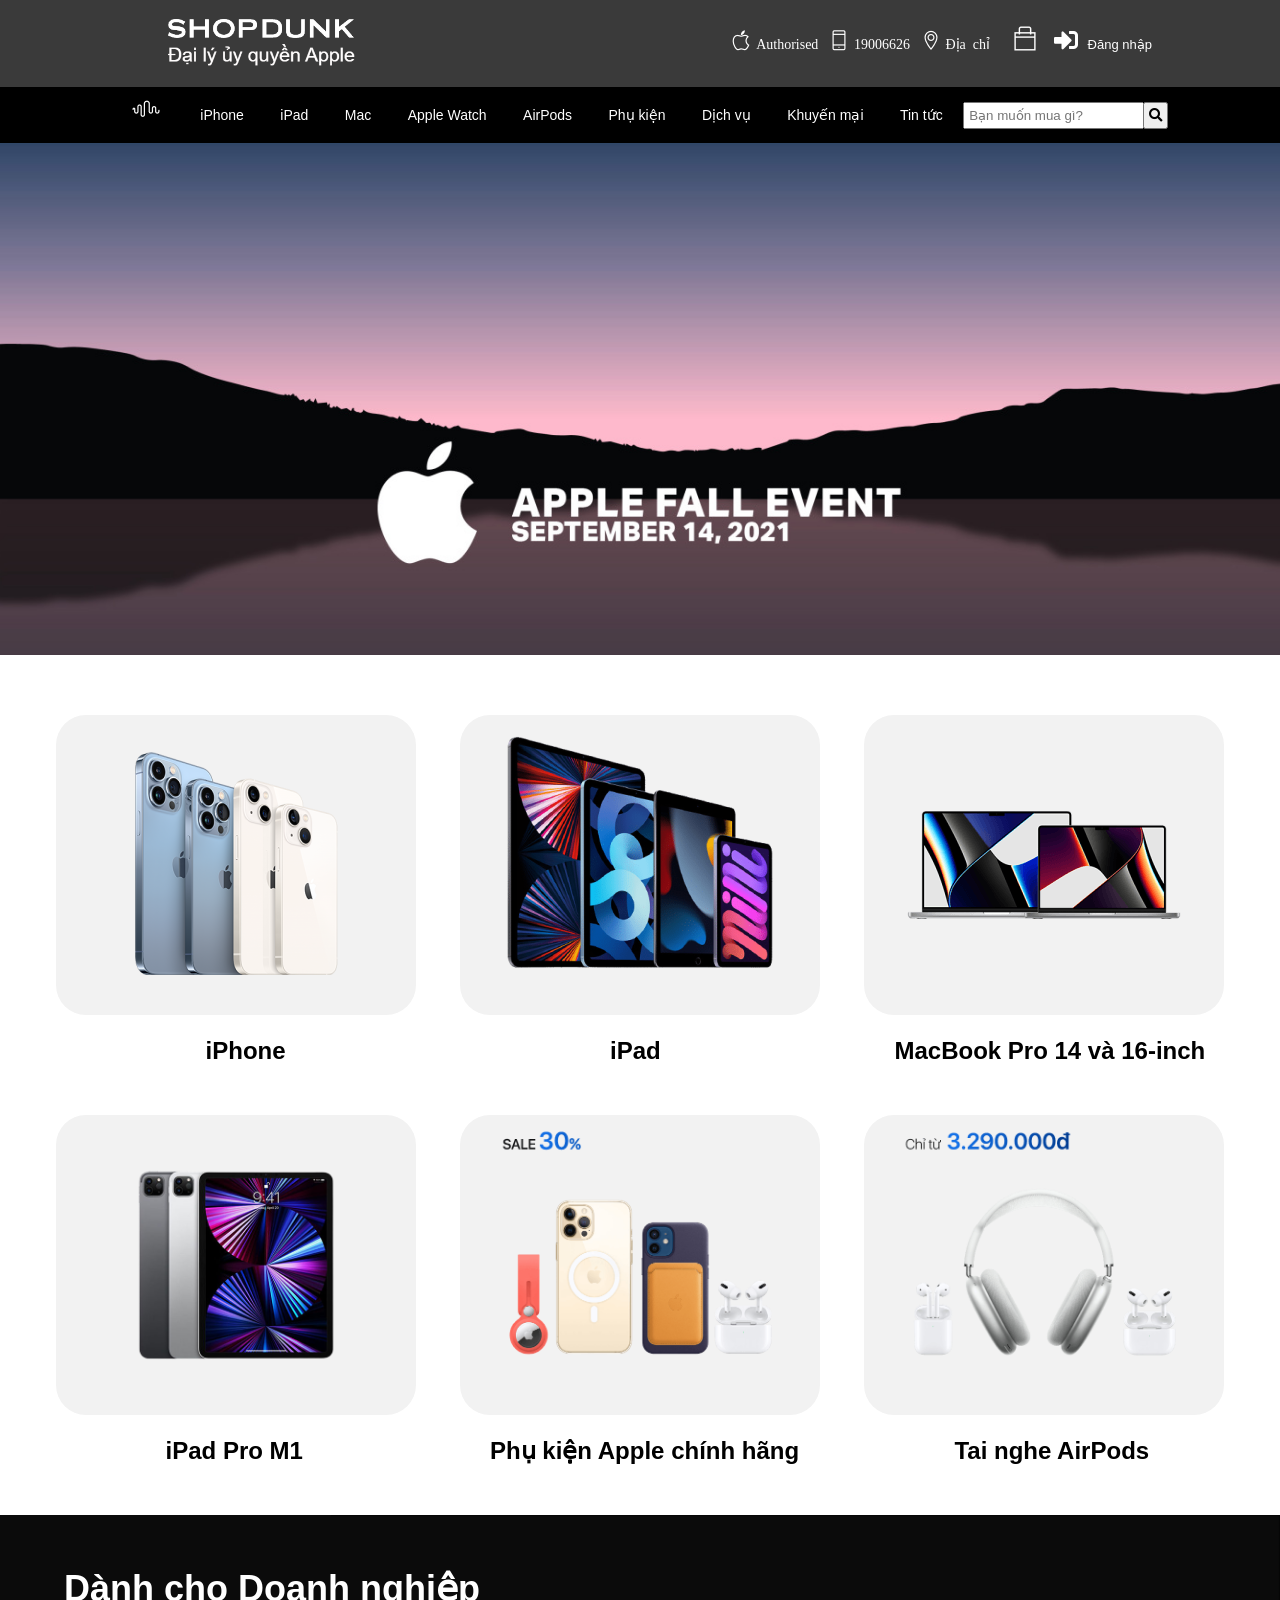
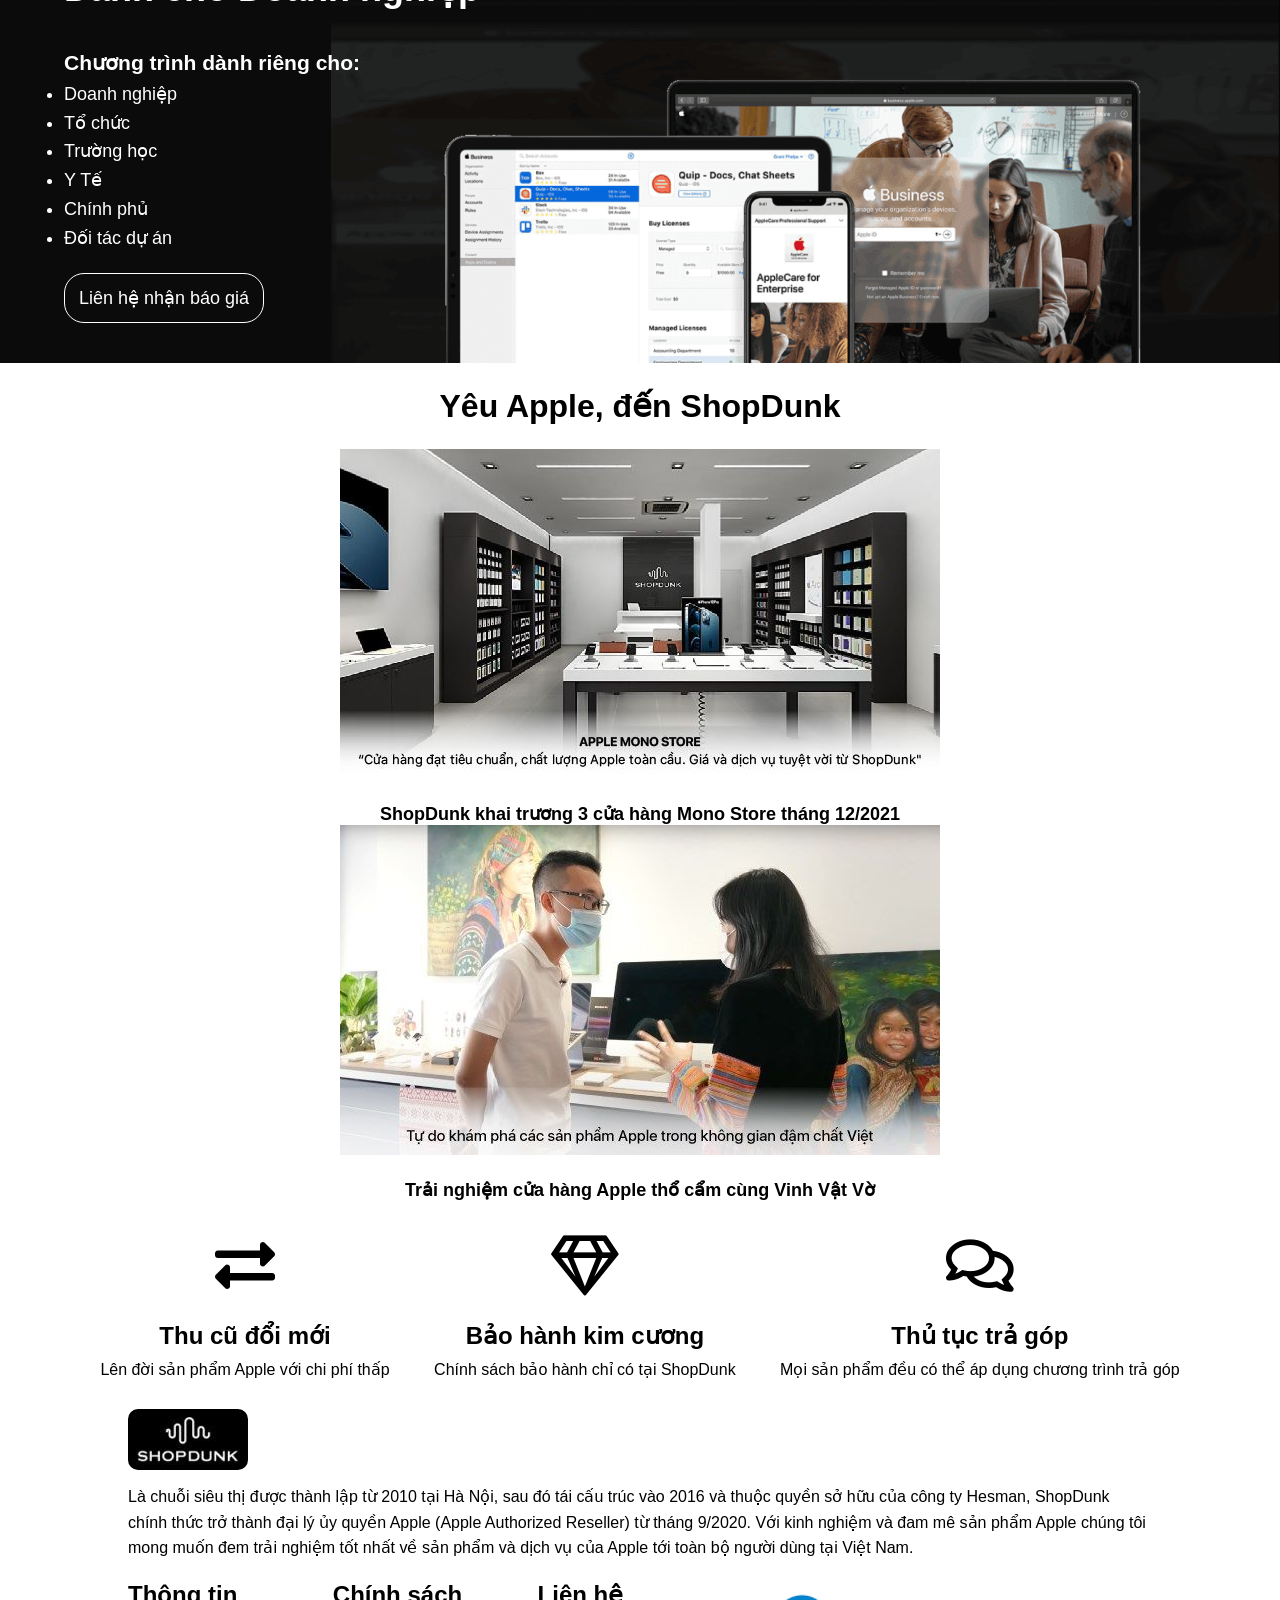
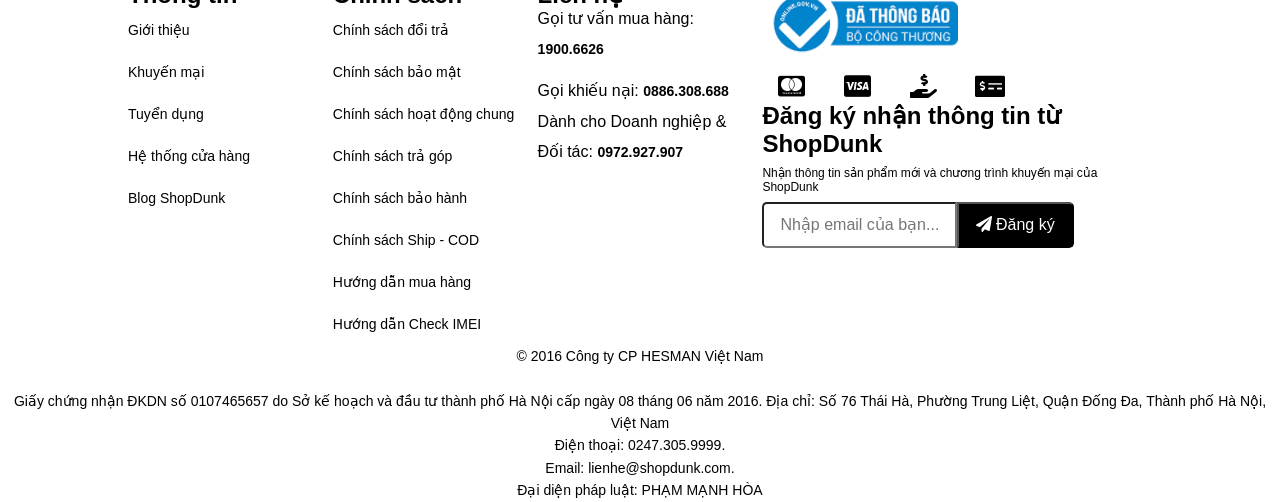
==== commit 87818b81: "push" ====
--- a/index.html
+++ b/index.html
@@ -19,7 +19,7 @@
                 <i class="ti-apple"><a href="#">Authorised</a></i>
                 <i class="ti-mobile"><a href="">19006626</a></i>
                 <i class="ti-location-pin"><a href="">Địa chỉ</a></i>
-                <a class="bag"><i class="ti-bag js" style="font-size: 24px; margin-left: 12px;">
+                <a class="bag"><i class="ti-bag js" style="font-size: 24px; margin-left: 12px; cursor: pointer;">
                 </i></a>
                 <a href="./formDangNhap.html" style="font-size: 13px;"><i class="fas fa-sign-in-alt" style="font-size: 24px; margin-right: 10px;"></i>Đăng nhập</a>
             </div>
@@ -28,7 +28,7 @@
                 <li><a href="#"><img src="./images/263526478_596871234858714_4622490846793397128_n.png" alt=""></a></li>
                 <li><a href="./iPhone.html">iPhone</a>
                     <ul class="nav-iPhone">
-                        <li><a href="#">iPhone 13 Pro Max</a></li>
+                        <li><a href="./chiTietSanPham.html">iPhone 13 Pro Max</a></li>
                         <li><a href="#">iPhone 13 Pro</a></li>
                         <li><a href="#">iPhone 13</a></li>
                         <li><a href="#">iPhone 13 mini</a></li>
@@ -117,10 +117,9 @@
                         <li><a href="">Bán hàng không lợi nhuận</a></li>                       
                     </ul>
                 </li>
-                <li><a href="./traGop.html">Trả góp</a></li>
-                <li><input type="text" name="" id="search" placeholder="Bạn muốn mua gì?"><button type="submit" id="search-btn"><i class="fas fa-search"></i></button></li>
-            </ul>
-    
+                <li><a href="./tinTuc.html">Tin tức</a></li>
+                <li><input type="text" name="" id="search" placeholder="Bạn muốn mua gì?"><button type="submit" id="search-btn" style="cursor: pointer;"><i class="fas fa-search"></i></button></li>
+            </ul>    
         </div>
         <div id="content" class="slideShow">
             
@@ -259,7 +258,7 @@
                 <h2>Đăng ký nhận thông tin từ ShopDunk</h2>
                 <p style="font-size: 12px; margin: 8px 0px;">Nhận thông tin sản phẩm mới và chương trình khuyến mại của ShopDunk</p>
                 <input type="email" name="" id="" class="register-email" placeholder="Nhập email của bạn...">
-                <button type="submit" class="register-btn"><i class="fas fa-paper-plane"></i> Đăng ký</button>
+                <button style="cursor: pointer;" type="submit" class="register-btn"><i class="fas fa-paper-plane"></i> Đăng ký</button>
             </div>
             <div class="clear"></div>
         </div>
@@ -271,7 +270,21 @@
     <div class="modal">
         <div class="sub-modal">
             <div class="content-modal">
-                <a href=""><i class="ti-close"></i></a>
+                <a href=""><i class="ti-close"></i></a><hr>
+                <div class="listGioHang">
+                    <div class="product">
+                        <p>iPhone13 Pro Max <button style="margin-left: 30px;">xoa</button>  </p>                                         
+                    </div>
+                    <div class="product">
+                        <p>iPhone13 Pro ffff Max <button style="margin-left: 30px;">xoa</button>  </p>                                         
+                    </div>
+                    
+                </div>  
+                <div class="clear"></div>              
+                <hr>
+               
+                <a href="./gioHang.html"><button class="btn_thanhToan">Xem giỏ hàng</button></a>
+               <a href="./thanhToan.html"> <button class="btn_thanhToan">Thanh toán</button></a>
             </div>
             
         </div>
--- a/CSS/style.css
+++ b/CSS/style.css
@@ -349,4 +349,24 @@
 } */
 .modal.open{
     display: flex;
+}
+.modal .btn_thanhToan{
+    padding: 10px 35px;
+    margin-right: 20px;
+    margin-top: 20px;
+    cursor: pointer;
+    border: none;
+    border-radius: 5px;
+    background:#818A91;
+    color: #fff;
+}
+.modal .listGioHang{
+   
+    width: 100%;
+}
+.modal .product{
+    margin:10px 20px;
+    float: left;
+    
+
 }
